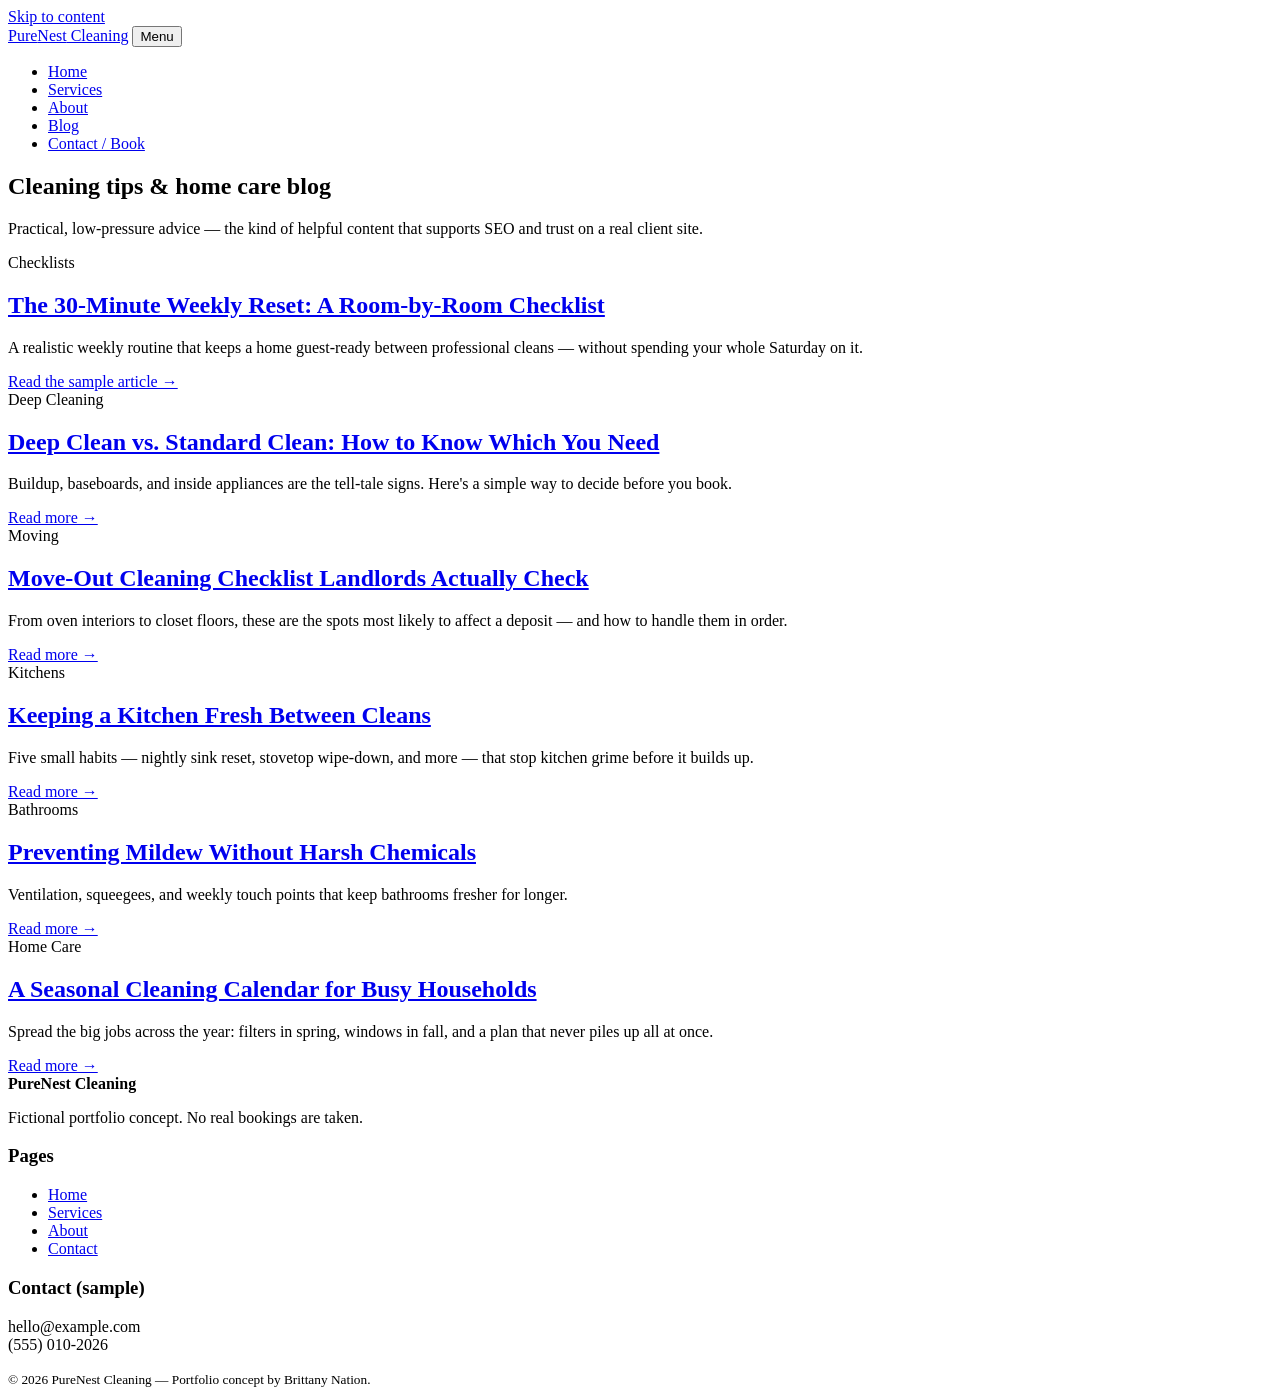
==== blog.html @ 3d443ab8 "Add blog.html — PureNest Cleaning multi-page site" ====
<!DOCTYPE html>
<html lang="en"><head><meta charset="UTF-8"><meta name="viewport" content="width=device-width,initial-scale=1">
<title>Blog — PureNest Cleaning</title><link rel="stylesheet" href="styles.css"></head>
<body><a class="skip" href="#main">Skip to content</a>
<header class="site-header"><div class="container header-inner"><a class="logo" href="index.html">Pure<span>Nest</span> Cleaning</a>
<button class="nav-toggle" aria-expanded="false" aria-controls="main-nav" aria-label="Toggle navigation">Menu</button>
<nav class="main-nav" id="main-nav" aria-label="Main navigation"><ul>
<li><a href="index.html">Home</a></li><li><a href="services.html">Services</a></li>
<li><a href="about.html">About</a></li><li><a href="blog.html" class="active" aria-current="page">Blog</a></li><li><a href="contact.html">Contact / Book</a></li></ul></nav></div></header>
<main id="main"><section class="section"><div class="container">
<h1>Cleaning tips &amp; home care blog</h1><p class="lead">Practical, low-pressure advice — the kind of helpful content that supports SEO and trust on a real client site.</p>
<div class="grid grid-2">
<article class="card"><span class="badge">Checklists</span><h2><a href="post.html">The 30-Minute Weekly Reset: A Room-by-Room Checklist</a></h2><p>A realistic weekly routine that keeps a home guest-ready between professional cleans — without spending your whole Saturday on it.</p><a href="post.html">Read the sample article →</a></article>
<article class="card"><span class="badge">Deep Cleaning</span><h2><a href="#">Deep Clean vs. Standard Clean: How to Know Which You Need</a></h2><p>Buildup, baseboards, and inside appliances are the tell-tale signs. Here's a simple way to decide before you book.</p><a href="#">Read more →</a></article>
<article class="card"><span class="badge">Moving</span><h2><a href="#">Move-Out Cleaning Checklist Landlords Actually Check</a></h2><p>From oven interiors to closet floors, these are the spots most likely to affect a deposit — and how to handle them in order.</p><a href="#">Read more →</a></article>
<article class="card"><span class="badge">Kitchens</span><h2><a href="#">Keeping a Kitchen Fresh Between Cleans</a></h2><p>Five small habits — nightly sink reset, stovetop wipe-down, and more — that stop kitchen grime before it builds up.</p><a href="#">Read more →</a></article>
<article class="card"><span class="badge">Bathrooms</span><h2><a href="#">Preventing Mildew Without Harsh Chemicals</a></h2><p>Ventilation, squeegees, and weekly touch points that keep bathrooms fresher for longer.</p><a href="#">Read more →</a></article>
<article class="card"><span class="badge">Home Care</span><h2><a href="#">A Seasonal Cleaning Calendar for Busy Households</a></h2><p>Spread the big jobs across the year: filters in spring, windows in fall, and a plan that never piles up all at once.</p><a href="#">Read more →</a></article>
</div></div></section></main>
<footer class="site-footer"><div class="container footer-grid"><div><strong>PureNest Cleaning</strong><p>Fictional portfolio concept. No real bookings are taken.</p></div><div><h3>Pages</h3><ul><li><a href="index.html">Home</a></li><li><a href="services.html">Services</a></li><li><a href="about.html">About</a></li><li><a href="contact.html">Contact</a></li></ul></div><div><h3>Contact (sample)</h3><p>hello@example.com<br>(555) 010-2026</p></div></div><div class="container"><small>© 2026 PureNest Cleaning — Portfolio concept by Brittany Nation.</small></div></footer>
<script src="app.js"></script></body></html>
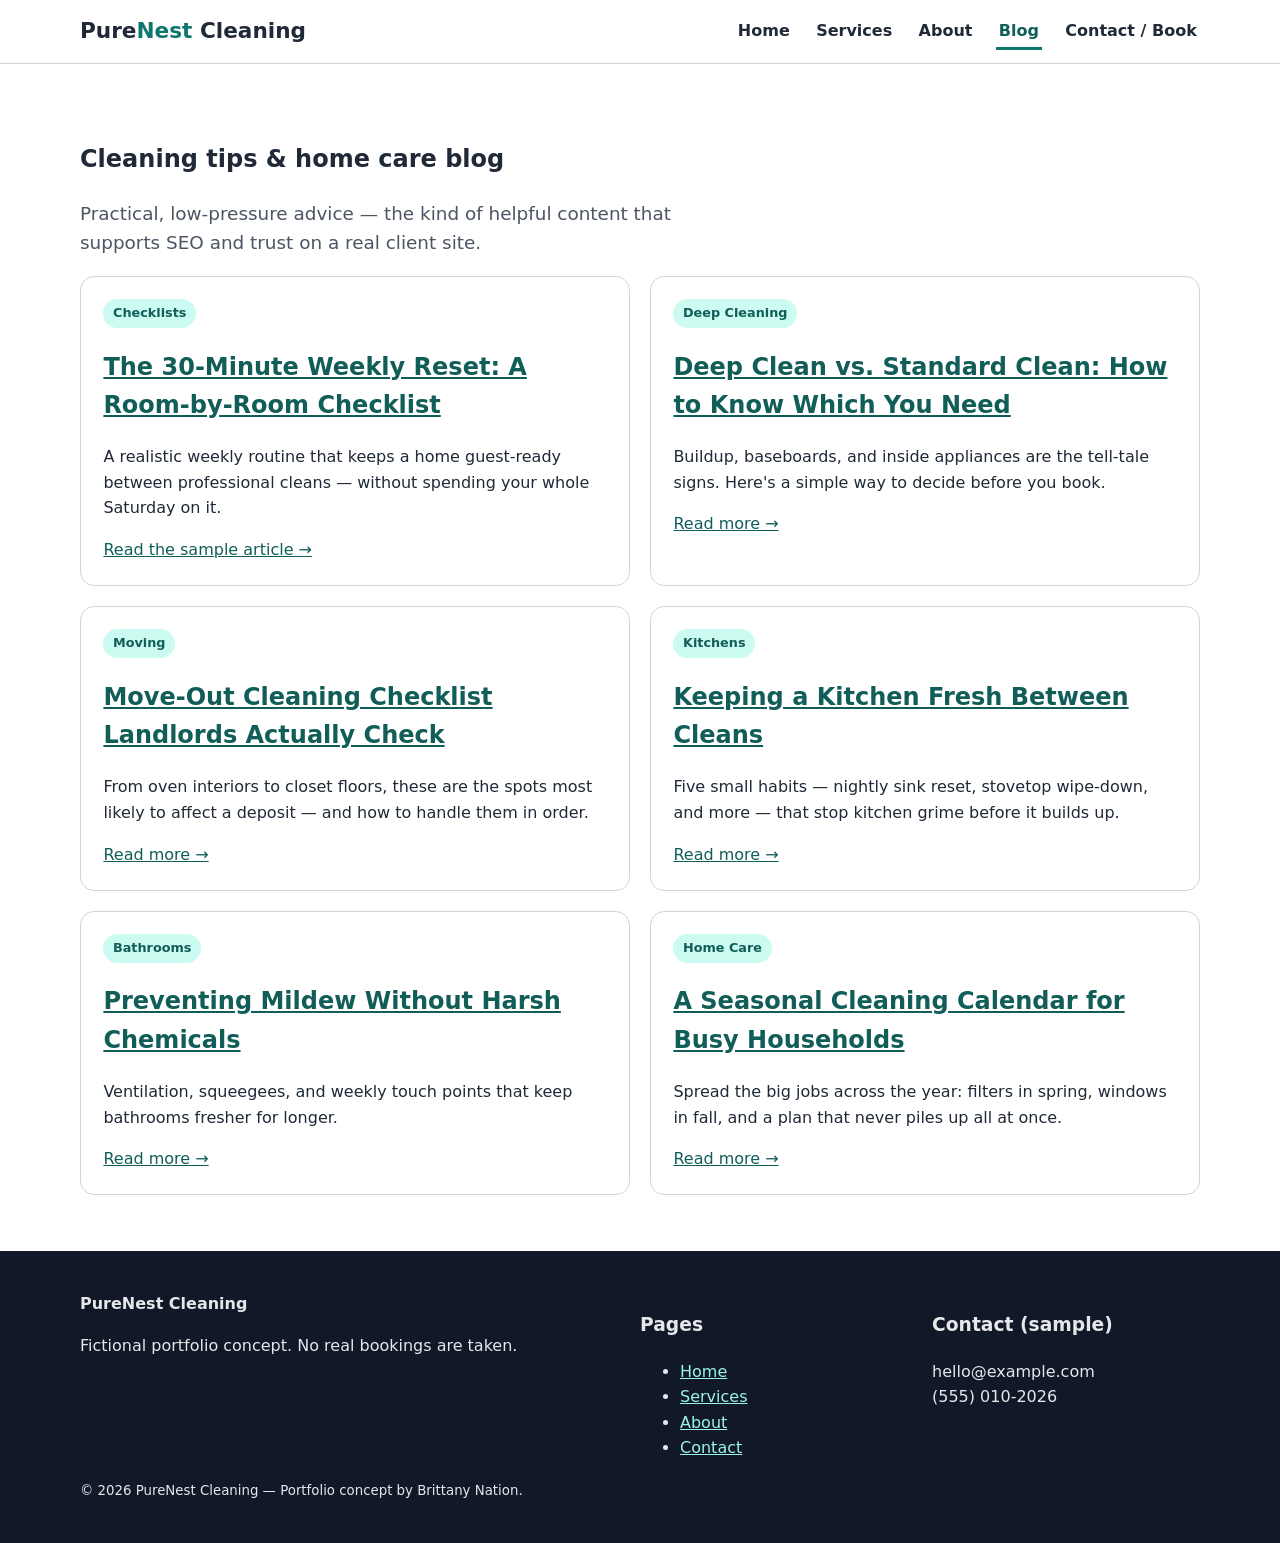
==== commit 700848e0: "Make site fully functional: working client-side JavaScript" ====
--- a/blog.html
+++ b/blog.html
@@ -11,11 +11,11 @@
 <h1>Cleaning tips &amp; home care blog</h1><p class="lead">Practical, low-pressure advice — the kind of helpful content that supports SEO and trust on a real client site.</p>
 <div class="grid grid-2">
 <article class="card"><span class="badge">Checklists</span><h2><a href="post.html">The 30-Minute Weekly Reset: A Room-by-Room Checklist</a></h2><p>A realistic weekly routine that keeps a home guest-ready between professional cleans — without spending your whole Saturday on it.</p><a href="post.html">Read the sample article →</a></article>
-<article class="card"><span class="badge">Deep Cleaning</span><h2><a href="#">Deep Clean vs. Standard Clean: How to Know Which You Need</a></h2><p>Buildup, baseboards, and inside appliances are the tell-tale signs. Here's a simple way to decide before you book.</p><a href="#">Read more →</a></article>
-<article class="card"><span class="badge">Moving</span><h2><a href="#">Move-Out Cleaning Checklist Landlords Actually Check</a></h2><p>From oven interiors to closet floors, these are the spots most likely to affect a deposit — and how to handle them in order.</p><a href="#">Read more →</a></article>
-<article class="card"><span class="badge">Kitchens</span><h2><a href="#">Keeping a Kitchen Fresh Between Cleans</a></h2><p>Five small habits — nightly sink reset, stovetop wipe-down, and more — that stop kitchen grime before it builds up.</p><a href="#">Read more →</a></article>
-<article class="card"><span class="badge">Bathrooms</span><h2><a href="#">Preventing Mildew Without Harsh Chemicals</a></h2><p>Ventilation, squeegees, and weekly touch points that keep bathrooms fresher for longer.</p><a href="#">Read more →</a></article>
-<article class="card"><span class="badge">Home Care</span><h2><a href="#">A Seasonal Cleaning Calendar for Busy Households</a></h2><p>Spread the big jobs across the year: filters in spring, windows in fall, and a plan that never piles up all at once.</p><a href="#">Read more →</a></article>
+<article class="card"><span class="badge">Deep Cleaning</span><h2><a href="post.html">Deep Clean vs. Standard Clean: How to Know Which You Need</a></h2><p>Buildup, baseboards, and inside appliances are the tell-tale signs. Here's a simple way to decide before you book.</p><a href="post.html">Read more →</a></article>
+<article class="card"><span class="badge">Moving</span><h2><a href="post.html">Move-Out Cleaning Checklist Landlords Actually Check</a></h2><p>From oven interiors to closet floors, these are the spots most likely to affect a deposit — and how to handle them in order.</p><a href="post.html">Read more →</a></article>
+<article class="card"><span class="badge">Kitchens</span><h2><a href="post.html">Keeping a Kitchen Fresh Between Cleans</a></h2><p>Five small habits — nightly sink reset, stovetop wipe-down, and more — that stop kitchen grime before it builds up.</p><a href="post.html">Read more →</a></article>
+<article class="card"><span class="badge">Bathrooms</span><h2><a href="post.html">Preventing Mildew Without Harsh Chemicals</a></h2><p>Ventilation, squeegees, and weekly touch points that keep bathrooms fresher for longer.</p><a href="post.html">Read more →</a></article>
+<article class="card"><span class="badge">Home Care</span><h2><a href="post.html">A Seasonal Cleaning Calendar for Busy Households</a></h2><p>Spread the big jobs across the year: filters in spring, windows in fall, and a plan that never piles up all at once.</p><a href="post.html">Read more →</a></article>
 </div></div></section></main>
 <footer class="site-footer"><div class="container footer-grid"><div><strong>PureNest Cleaning</strong><p>Fictional portfolio concept. No real bookings are taken.</p></div><div><h3>Pages</h3><ul><li><a href="index.html">Home</a></li><li><a href="services.html">Services</a></li><li><a href="about.html">About</a></li><li><a href="contact.html">Contact</a></li></ul></div><div><h3>Contact (sample)</h3><p>hello@example.com<br>(555) 010-2026</p></div></div><div class="container"><small>© 2026 PureNest Cleaning — Portfolio concept by Brittany Nation.</small></div></footer>
 <script src="app.js"></script></body></html>
--- a/styles.css
+++ b/styles.css
@@ -0,0 +1,51 @@
+:root{
+  --mint:#0f766e; --mint-dark:#115e59; --mint-light:#ccfbf1; --mint-bg:#f0fdfa;
+  --ink:#1f2937; --muted:#4b5563; --line:#d1d5db; --white:#fff; --radius:14px;
+}
+*{box-sizing:border-box}
+html{scroll-behavior:smooth}
+body{margin:0;font-family:system-ui,-apple-system,Segoe UI,Roboto,Helvetica,Arial,sans-serif;color:var(--ink);line-height:1.6;background:#fff}
+a{color:var(--mint-dark)} a:focus-visible,button:focus-visible,input:focus-visible,select:focus-visible,textarea:focus-visible{outline:3px solid var(--mint);outline-offset:2px}
+.container{width:min(1120px,92%);margin:0 auto}
+.skip{position:absolute;left:-9999px;top:auto;width:1px;height:1px;overflow:hidden}
+.skip:focus{position:static;width:auto;height:auto;padding:.5rem;background:var(--mint-light)}
+.site-header{position:sticky;top:0;background:#fff;border-bottom:1px solid var(--line);z-index:20}
+.header-inner{display:flex;align-items:center;justify-content:space-between;padding:.9rem 0;gap:1rem}
+.logo{font-weight:800;font-size:1.35rem;color:var(--ink);text-decoration:none}
+.logo span{color:var(--mint)}
+.main-nav ul{list-style:none;margin:0;padding:0;display:flex;gap:1.25rem}
+.main-nav a{text-decoration:none;color:var(--ink);font-weight:600;padding:.4rem .2rem}
+.main-nav a.active{color:var(--mint-dark);border-bottom:3px solid var(--mint)}
+.nav-toggle{display:none;background:var(--mint);color:#fff;border:0;padding:.6rem .9rem;border-radius:8px;font-weight:700;cursor:pointer}
+.btn{display:inline-block;background:var(--mint);color:#fff;text-decoration:none;padding:.85rem 1.4rem;border-radius:999px;font-weight:700;border:0;cursor:pointer}
+.btn:hover{background:var(--mint-dark)} .btn.secondary{background:#fff;color:var(--mint-dark);border:2px solid var(--mint)}
+.hero{background:linear-gradient(135deg,var(--mint-bg),#fff);padding:4rem 0}
+.hero h1{font-size:clamp(2rem,5vw,3.4rem);line-height:1.1;margin:.2rem 0 1rem}
+.eyebrow{text-transform:uppercase;letter-spacing:.12em;font-weight:800;color:var(--mint-dark);font-size:.85rem}
+.lead{font-size:1.15rem;color:var(--muted);max-width:640px}
+.grid{display:grid;gap:1.25rem}
+@media(min-width:700px){.grid-3{grid-template-columns:repeat(3,1fr)}.grid-2{grid-template-columns:repeat(2,1fr)}}
+.card{background:#fff;border:1px solid var(--line);border-radius:var(--radius);padding:1.4rem}
+.card h3{margin-top:.3rem}
+.badge{display:inline-block;background:var(--mint-light);color:var(--mint-dark);padding:.25rem .6rem;border-radius:999px;font-size:.8rem;font-weight:700}
+.section{padding:3.5rem 0} .section.alt{background:var(--mint-bg)}
+.price{font-size:1.6rem;font-weight:800;color:var(--mint-dark)}
+.checklist{padding-left:1.2rem}
+.avatar{width:56px;height:56px;border-radius:50%;background:var(--mint);color:#fff;display:flex;align-items:center;justify-content:center;font-weight:800;font-size:1.1rem}
+.cta-band{background:var(--mint-dark);color:#fff;padding:2.5rem 0;text-align:center}
+.cta-band a{color:#fff}
+.site-footer{background:#111827;color:#e5e7eb;padding:2.5rem 0;margin-top:0}
+.site-footer a{color:#99f6e4}
+.footer-grid{display:grid;gap:1.5rem}@media(min-width:700px){.footer-grid{grid-template-columns:2fr 1fr 1fr}}
+label{display:block;font-weight:700;margin:.9rem 0 .3rem}
+input,select,textarea{width:100%;padding:.75rem;border:1px solid #9ca3af;border-radius:8px;font:inherit}
+textarea{min-height:120px}
+.form-note{background:#fef3c7;border:1px solid #f59e0b;padding:1rem;border-radius:8px}
+.success{background:var(--mint-light);border:1px solid var(--mint);padding:1rem;border-radius:8px;margin-top:1rem}
+@media(max-width:720px){
+  .nav-toggle{display:block}
+  .main-nav{display:none;width:100%}
+  .main-nav.open{display:block}
+  .main-nav ul{flex-direction:column;padding:1rem 0}
+  .header-inner{flex-wrap:wrap}
+}
